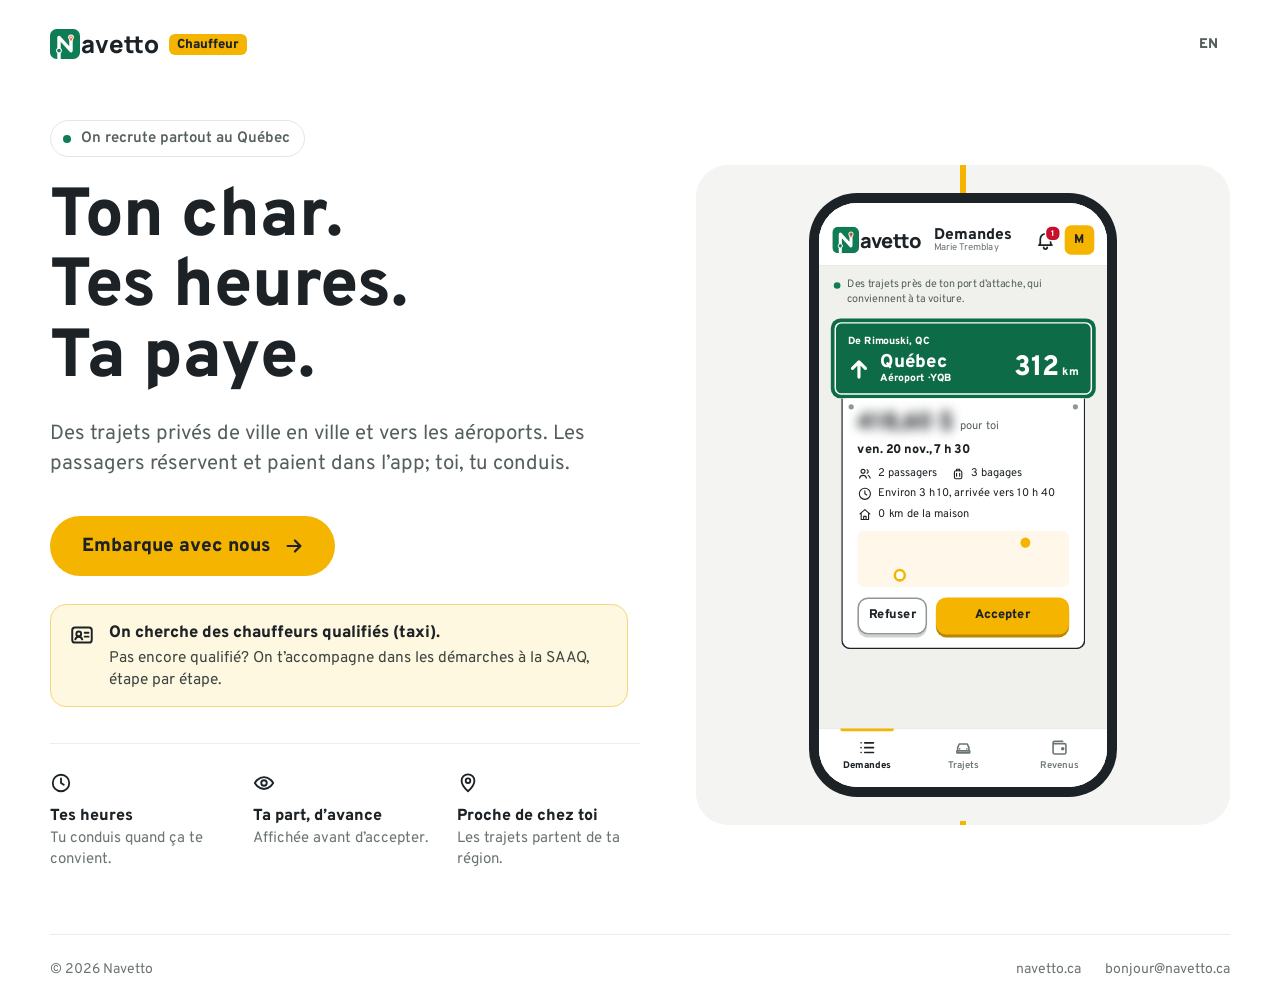
==== index.html @ 66c2811b "Publish 5d4d89c" ====
<!DOCTYPE html>
<html lang="fr">
<head>
<meta charset="utf-8">
<meta name="viewport" content="width=device-width, initial-scale=1">
<title>Chauffeur Navetto : ton char, tes heures, ta paye</title>
<meta name="description" content="Des longs trajets entre les villes du Québec et les aéroports, à tes heures. Embarque comme chauffeur Navetto.">
<link rel="canonical" href="https://drive.navetto.ca/">
<link rel="alternate" hreflang="fr-CA" href="https://drive.navetto.ca/">
<link rel="alternate" hreflang="en-CA" href="https://drive.navetto.ca/en/">
<meta property="og:title" content="Chauffeur Navetto : ton char, tes heures, ta paye">
<meta property="og:description" content="Des longs trajets entre les villes du Québec et les aéroports, à tes heures. Embarque comme chauffeur Navetto.">
<meta property="og:url" content="https://drive.navetto.ca/">
<meta property="og:image" content="https://drive.navetto.ca/share.png">
<meta name="theme-color" content="#ffffff">
<link rel="icon" type="image/png" sizes="32x32" href="/brand/navetto-favicon-32.png">
<link rel="apple-touch-icon" href="/brand/navetto-mark-192.png">
<link rel="preconnect" href="https://fonts.googleapis.com">
<link rel="preconnect" href="https://fonts.gstatic.com" crossorigin>
<link href="https://fonts.googleapis.com/css2?family=Overpass:wght@400;600;800&family=Manrope:wght@800&display=swap" rel="stylesheet">
<style>
*{box-sizing:border-box}
html{-webkit-text-size-adjust:100%}
body{margin:0;min-height:100vh;min-height:100dvh;display:flex;flex-direction:column;font:400 17px/1.5 Overpass,system-ui,sans-serif;color:#1c2226;background:#fff}
h1{font-weight:800;line-height:1;margin:0}
p,figure,ol,ul{margin:0;padding:0}
a{color:inherit}
:focus-visible{outline:3px solid #1c2226;outline-offset:3px}
.top,.hero,.foot{width:min(1180px,100% - 48px);margin:0 auto}
.top{display:flex;align-items:center;gap:10px;padding:22px 0}
.brand{display:inline-flex;align-items:center;gap:1px;font:800 24px/1 Manrope,sans-serif;text-decoration:none}
.mark{width:30px;height:30px}
.plate{font-weight:800;font-size:13px;line-height:1;padding:5px 8px 3px;border-radius:6px;background:#f4b400;color:#1c2226}
.lang{margin-left:auto;font-weight:800;font-size:14px;min-width:44px;min-height:44px;display:grid;place-items:center;text-decoration:none;border-radius:999px;color:#55605a}
.lang:hover{color:#1c2226;background:#f2f4f1}

.hero{flex:1;display:grid;grid-template-columns:1.05fr .95fr;gap:56px;align-items:center;padding:32px 0 64px}
.eyebrow{display:inline-flex;align-items:center;gap:10px;font-weight:600;font-size:15px;color:#55605a;padding:7px 14px 5px 12px;border:1.5px solid #e3e7e4;border-radius:999px}
.live{width:8px;height:8px;border-radius:50%;background:#0e7c55}
h1{font-size:clamp(42px,5.6vw,68px);line-height:1.04;margin-top:26px}
.sub{font-size:clamp(18px,1.6vw,21px);color:#55605a;max-width:30em;margin-top:24px}
.cta{display:inline-flex;align-items:center;gap:12px;margin-top:36px;min-height:60px;padding:0 30px 0 32px;border-radius:999px;background:#f4b400;color:#1c2226;font:800 19px/1 Overpass,sans-serif;text-decoration:none;transition:background .2s,gap .2s}
.cta:hover{background:#ffc21a;gap:16px}
.cta-ic{width:22px;height:22px;fill:none;stroke:currentColor;stroke-width:2.4;stroke-linecap:round;stroke-linejoin:round}
.qual{display:flex;gap:14px;align-items:flex-start;margin-top:28px;max-width:34em;padding:16px 18px 14px;border-radius:16px;background:#fff8e1;border:1.5px solid #f4d77a}
.qual p{font-size:15.5px;line-height:1.45;color:#3d4642}
.qual b{display:block;font-weight:800;font-size:16.5px;color:#1c2226;margin-bottom:2px}
.qual-ic{flex:none;width:26px;height:26px;margin-top:1px;fill:none;stroke:#1c2226;stroke-width:1.8;stroke-linecap:round;stroke-linejoin:round}
.points{list-style:none;display:grid;grid-template-columns:repeat(3,1fr);gap:20px;margin-top:36px;padding-top:28px;border-top:1.5px solid #eceeeb}
.points li{display:grid;gap:10px;align-content:start}
.points b{display:block;font-weight:800;font-size:16px}
.points span{display:block;font-size:15px;color:#6b756f;line-height:1.4}
.ic{width:22px;height:22px;fill:none;stroke:#1c2226;stroke-width:2;stroke-linecap:round;stroke-linejoin:round}

.foot{display:flex;flex-wrap:wrap;gap:8px 24px;padding:24px 0 28px;border-top:1.5px solid #eceeeb;font-size:14px;color:#6b756f}
.foot a{text-decoration:none}
.foot a:hover{color:#1c2226;text-decoration:underline;text-decoration-color:#f4b400;text-decoration-thickness:2px}
.foot span{margin-right:auto}

@media (max-width:960px){
  .hero{grid-template-columns:1fr;gap:44px;padding:16px 0 48px}
}
@media (max-width:560px){
  .top,.hero,.foot{width:min(1180px,100% - 40px)}
  h1{margin-top:22px}
  .cta{width:100%;justify-content:center}
  .points{grid-template-columns:1fr;gap:18px;margin-top:40px}
  .points li{grid-template-columns:22px 1fr;gap:14px}
  .visual{margin:0 -20px;border-radius:0}
  .foot span{width:100%}
}
/* Without motion: the request as it stands, before it's accepted; the road still. */
@media (prefers-reduced-motion:reduce){*,*::before,*::after{animation:none!important;transition:none!important}}

/* The visual: a soft panel, the road's centre line running down it, the phone on top. */
.visual{position:relative;display:grid;place-items:center;min-height:660px;border-radius:32px;background:#f4f5f2;overflow:hidden}
.lane{position:absolute;top:0;bottom:0;left:50%;width:6px;margin-left:-3px;background:repeating-linear-gradient(180deg,#f4b400 0 46px,transparent 46px 82px);animation:drive 2.4s linear infinite}
@keyframes drive{to{background-position:0 82px}}

/* The phone: the app drawn at 390 px wide, scaled into the frame by --k. */
.phone{position:relative;margin:0;padding:10px;border-radius:48px;background:#1c2226;--k:.74;--loop:10s;--ease:cubic-bezier(.2,.75,.2,1)}
.glass{width:calc(390px * var(--k));height:calc(790px * var(--k));border-radius:38px;overflow:hidden;background:#fff}
.app{width:390px;height:790px;transform:scale(var(--k));transform-origin:0 0;display:flex;flex-direction:column;background:#f0f0ec;font-size:17px;line-height:1.35}
.app svg{fill:none;stroke:currentColor;stroke-width:2;stroke-linecap:round;stroke-linejoin:round}
.a-head{display:flex;align-items:center;gap:12px;padding:30px 18px 14px;background:#fff;border-bottom:1.5px solid #e3e5e0}
.a-brand{display:inline-flex;align-items:center;gap:1px;font:800 27px/1 Manrope,sans-serif}
.a-brand .mark{width:36px;height:36px}
.a-title{display:grid;line-height:1.1;margin-left:4px}
.a-title b{font-weight:800;font-size:21px}
.a-title small{font-size:13px;color:#6b756f}
.a-bell{position:relative;margin-left:auto;width:28px;height:28px}
.a-bell svg{width:28px;height:28px}
.a-bell i{position:absolute;top:-6px;right:-7px;min-width:18px;height:18px;border-radius:9px;background:#c8102e;color:#fff;font:800 11px/19px Overpass,sans-serif;font-style:normal;text-align:center;border:2px solid #fff;box-sizing:content-box;animation:badge var(--loop) var(--ease) infinite}
.a-avatar{display:grid;place-items:center;width:40px;height:40px;border-radius:9px;background:#f4b400;font-weight:800;font-size:17px}
.a-body{position:relative;flex:1;padding:16px 16px 0;overflow:hidden}
.a-hint{position:relative;padding-left:22px;font-size:14.5px;color:#55605a}
.a-hint::before{content:'';position:absolute;left:4px;top:6px;width:9px;height:9px;border-radius:50%;background:#0e7c55}
/* The guide sign: green, white border inset, the destination and the distance. */
.a-sign{margin-top:16px;padding:5px;border-radius:13px;background:#0e6b47;color:#fff;animation:sign var(--loop) var(--ease) infinite}
.a-sign-in{border:2.5px solid #fff;border-radius:9px;padding:12px 16px}
.a-sign-in>small{font-weight:800;font-size:14px}
.a-sign-row{display:flex;align-items:center;gap:14px;margin-top:4px}
.a-sign-row svg{width:30px;height:30px;stroke-width:3.4;flex:none}
.a-sign-row b{display:grid;font-weight:800;font-size:25px;line-height:1.1}
.a-sign-row b small{font-size:14px}
.a-sign-row strong{margin-left:auto;font-weight:800;font-size:38px;line-height:1}
.a-sign-row strong small{font-size:15px}
/* The card hangs under the sign, bolted. */
.a-card{position:relative;margin:0 14px;padding:16px 20px 18px;background:#fff;border:2.5px solid #1c2226;border-top:0;border-radius:0 0 12px 12px;transform-origin:top;animation:card var(--loop) var(--ease) infinite}
.bolt{position:absolute;top:8px;width:7px;height:7px;border-radius:50%;background:#8e9893}
.bolt.l{left:8px}.bolt.r{right:8px}
.a-pay{display:flex;align-items:baseline;gap:10px}
.a-pay b{font-weight:800;font-size:32px;line-height:1.1}
.a-pay span{font-size:15px;color:#55605a}
.blur{filter:blur(7px)}
.a-when{font-weight:800;font-size:17px;margin-top:8px}
.a-facts{list-style:none;display:grid;gap:7px;margin-top:10px;font-size:15px}
.a-facts li{display:flex;align-items:center;gap:8px}
.a-facts svg{width:20px;height:20px;flex:none;stroke-width:1.8}
.a-facts span+svg{margin-left:10px}
.a-facts li:nth-child(1){animation:f1 var(--loop) var(--ease) infinite}
.a-facts li:nth-child(2){animation:f2 var(--loop) var(--ease) infinite}
.a-facts li:nth-child(3){animation:f3 var(--loop) var(--ease) infinite}
.a-map{height:76px;margin-top:12px;border-radius:8px;background:#fff8ea}
.a-map svg{width:100%;height:100%}
.app .a-line{stroke:#f4b400;stroke-width:4;stroke-dasharray:220;stroke-dashoffset:220;animation:draw var(--loop) var(--ease) infinite}
.app .a-from{fill:#fff;stroke:#f4b400;stroke-width:3.5}
.app .a-to{fill:#f4b400;stroke:none;transform-box:fill-box;transform-origin:center;animation:land var(--loop) var(--ease) infinite}
.a-acts{display:grid;grid-template-columns:1fr 1.9fr;gap:12px;margin-top:14px}
.a-acts span{display:grid;place-items:center;min-height:50px;border-radius:14px;font-weight:800;font-size:17px}
.a-no{border:2.5px solid #8e9893;box-shadow:0 4px 0 #cfd3cf}
.a-yes{background:#f4b400;box-shadow:0 4px 0 #b88700;animation:tap var(--loop) ease infinite}
/* Accepted: a toast rises over the tab bar, Trips gets a dot. */
.a-toast{position:absolute;left:16px;right:16px;bottom:14px;display:flex;align-items:center;gap:10px;padding:13px 16px 11px;border-radius:12px;background:#1c2226;color:#fff;font-weight:800;font-size:15px;opacity:0;animation:toast var(--loop) var(--ease) infinite}
.a-toast svg{width:24px;height:24px;padding:3px;border-radius:50%;background:#0e7c55;stroke-width:3;flex:none}
.a-tabs{display:grid;grid-template-columns:repeat(3,1fr);background:#fff;border-top:1.5px solid #e3e5e0;padding:0 0 20px}
.a-tabs span{position:relative;display:grid;justify-items:center;gap:3px;padding-top:12px;font-weight:600;font-size:13px;color:#6b756f}
.a-tabs svg{width:26px;height:26px}
.a-tabs .on{color:#1c2226;font-weight:800}
.a-tabs .on::before{content:'';position:absolute;top:-1.5px;left:22%;right:22%;height:4px;border-radius:0 0 3px 3px;background:#f4b400}
.a-trips i{position:absolute;top:9px;left:58%;width:9px;height:9px;border-radius:50%;background:#c8102e;transform:scale(0);animation:dot var(--loop) var(--ease) infinite}

/* The scene, one 10 s loop: the sign arrives (0–7%), the card unfolds under it (5–14%), the facts appear (13–21%),
   the route draws (22–34%), Accept is tapped (55%), the toast rises and Trips gets a dot (58–88%), then it all
   leaves for the next request (90–100%). */
@keyframes sign{0%{opacity:0;transform:translateY(-24px)}7%,90%{opacity:1;transform:none}97%,100%{opacity:0;transform:translateY(-12px)}}
@keyframes card{0%,5%{opacity:0;transform:translateY(-30px) scaleY(.6)}14%,90%{opacity:1;transform:none}97%,100%{opacity:0;transform:translateY(-12px)}}
@keyframes f1{0%,13%{opacity:0;transform:translateY(6px)}17%,100%{opacity:1;transform:none}}
@keyframes f2{0%,15%{opacity:0;transform:translateY(6px)}19%,100%{opacity:1;transform:none}}
@keyframes f3{0%,17%{opacity:0;transform:translateY(6px)}21%,100%{opacity:1;transform:none}}
@keyframes draw{0%,22%{stroke-dashoffset:220}34%,100%{stroke-dashoffset:0}}
@keyframes land{0%,32%{transform:scale(0)}37%,100%{transform:none}}
@keyframes tap{0%,53%{transform:none;box-shadow:0 4px 0 #b88700}55%{transform:translateY(4px);box-shadow:0 0 0 #b88700}58%,100%{transform:none;box-shadow:0 4px 0 #b88700}}
@keyframes toast{0%,57%{opacity:0;transform:translateY(24px)}63%,86%{opacity:1;transform:none}91%,100%{opacity:0;transform:translateY(24px)}}
@keyframes dot{0%,60%{transform:scale(0)}65%,92%{transform:none}96%,100%{transform:scale(0)}}
@keyframes badge{0%{transform:scale(0)}6%{transform:scale(1.25)}10%,100%{transform:none}}
@media (max-width:560px){.phone{--k:.7}}
/* Without motion: the request as it stands, its route drawn. */
@media (prefers-reduced-motion:reduce){.a-toast{display:none}.app .a-line{stroke-dashoffset:0}}
</style>
</head>
<body>
<header class="top">
  <a class="brand" href="/" aria-label="Navetto"><svg class="mark" viewBox="0 0 100 100" aria-hidden="true" focusable="false">
    <defs><clipPath id="m"><rect width="100" height="100" rx="22"/></clipPath></defs>
    <g clip-path="url(#m)"><rect width="100" height="100" fill="#0e7c55"/>
    <path d="M30 100 V28 L70 72 V27.75" fill="none" stroke="#fff" stroke-width="11.5" stroke-linejoin="round" stroke-linecap="round"/>
    <circle cx="30" cy="72" r="8" fill="#0e7c55" stroke="#fff" stroke-width="3.5"/>
    <path d="M70 43.75 C64.4 36.55 62 32.15 62 27.75 A8 8 0 0 1 78 27.75 C78 32.15 75.6 36.55 70 43.75 Z" fill="#ff6b4a" stroke="#fff" stroke-width="3.5" stroke-linejoin="round"/>
    <circle cx="70" cy="27.75" r="3.04" fill="#fff"/></g></svg><span aria-hidden="true">avetto</span></a>
  <span class="plate">Chauffeur</span>
  <a class="lang" href="/en/" hreflang="en" lang="en" aria-label="English">EN</a>
</header>
<main class="hero">
  <div class="pitch">
    <p class="eyebrow"><span class="live"></span>On recrute partout au Québec</p>
    <h1>Ton char.<br>Tes heures.<br>Ta paye.</h1>
    <p class="sub">Des trajets privés de ville en ville et vers les aéroports. Les passagers réservent et paient dans l’app; toi, tu conduis.</p>
    <a class="cta" href="https://forms.gle/w7S7xDTgm4HiBfQj6">Embarque avec nous<svg class="cta-ic" viewBox="0 0 24 24" aria-hidden="true"><path d="M5 12h14M13 6l6 6-6 6"/></svg></a>
    <div class="qual"><svg class="qual-ic" viewBox="0 0 24 24" aria-hidden="true"><rect x="3" y="5" width="18" height="14" rx="2.5"/><circle cx="9" cy="11" r="2.2"/><path d="M5.8 16c.6-1.5 1.8-2.3 3.2-2.3s2.6.8 3.2 2.3M14.5 10h3.5M14.5 13.5h3.5"/></svg><p><b>On cherche des chauffeurs qualifiés (taxi).</b>
      Pas encore qualifié? On t’accompagne dans les démarches à la SAAQ, étape par étape.</p></div>
    <ul class="points">
      <li><svg class="ic" viewBox="0 0 24 24" aria-hidden="true"><circle cx="12" cy="12" r="9"/><path d="M12 7v5l3 2"/></svg><div><b>Tes heures</b><span>Tu conduis quand ça te convient.</span></div></li>
      <li><svg class="ic" viewBox="0 0 24 24" aria-hidden="true"><path d="M2 12s3.5-6.5 10-6.5S22 12 22 12s-3.5 6.5-10 6.5S2 12 2 12z"/><circle cx="12" cy="12" r="3"/></svg><div><b>Ta part, d’avance</b><span>Affichée avant d’accepter.</span></div></li>
      <li><svg class="ic" viewBox="0 0 24 24" aria-hidden="true"><path d="M12 21s-7-6.2-7-11.5a7 7 0 0 1 14 0C19 14.8 12 21 12 21z"/><circle cx="12" cy="9.5" r="2.5"/></svg><div><b>Proche de chez toi</b><span>Les trajets partent de ta région.</span></div></li>
    </ul>
  </div>
  <div class="visual">
    <div class="lane" aria-hidden="true"></div>
    <figure class="phone" aria-hidden="true">
    <div class="glass"><div class="app">
      <header class="a-head">
        <span class="a-brand"><svg class="mark" viewBox="0 0 100 100" aria-hidden="true" focusable="false">
    <defs><clipPath id="pm"><rect width="100" height="100" rx="22"/></clipPath></defs>
    <g clip-path="url(#pm)"><rect width="100" height="100" fill="#0e7c55"/>
    <path d="M30 100 V28 L70 72 V27.75" fill="none" stroke="#fff" stroke-width="11.5" stroke-linejoin="round" stroke-linecap="round"/>
    <circle cx="30" cy="72" r="8" fill="#0e7c55" stroke="#fff" stroke-width="3.5"/>
    <path d="M70 43.75 C64.4 36.55 62 32.15 62 27.75 A8 8 0 0 1 78 27.75 C78 32.15 75.6 36.55 70 43.75 Z" fill="#ff6b4a" stroke="#fff" stroke-width="3.5" stroke-linejoin="round"/>
    <circle cx="70" cy="27.75" r="3.04" fill="#fff"/></g></svg><span>avetto</span></span>
        <span class="a-title"><b>Demandes</b><small>Marie Tremblay</small></span>
        <span class="a-bell"><svg viewBox="0 0 24 24"><path d="M6 16V11a6 6 0 0 1 12 0v5l1.5 2h-15L6 16zM10 20.5a2 2 0 0 0 4 0"/></svg><i>1</i></span>
        <span class="a-avatar">M</span>
      </header>
      <div class="a-body">
        <p class="a-hint">Des trajets près de ton port d’attache, qui conviennent à ta voiture.</p>
        <div class="a-sign"><div class="a-sign-in">
          <small>De Rimouski, QC</small>
          <div class="a-sign-row"><svg viewBox="0 0 24 24"><path d="M12 21V5M5 11.5 12 4.5l7 7"/></svg><b>Québec<small>Aéroport · YQB</small></b><strong>312<small> km</small></strong></div>
        </div></div>
        <div class="a-card">
          <i class="bolt l"></i><i class="bolt r"></i>
          <div class="a-pay"><b class="blur">418,60 $</b><span>pour toi</span></div>
          <p class="a-when">ven. 20 nov., 7 h 30</p>
          <ul class="a-facts">
            <li><svg viewBox="0 0 24 24"><circle cx="9" cy="8" r="3.2"/><path d="M3.5 19c.6-3 2.8-4.6 5.5-4.6s4.9 1.6 5.5 4.6M15.5 5.2a3.2 3.2 0 0 1 0 5.8M17.5 14.6c1.6.6 2.7 2 3 4.4"/></svg><span>2 passagers</span><svg viewBox="0 0 24 24"><rect x="6" y="7" width="12" height="13" rx="2.5"/><path d="M9.5 7V4.5h5V7M9.5 11v5M14.5 11v5"/></svg><span>3 bagages</span></li>
            <li><svg viewBox="0 0 24 24"><circle cx="12" cy="12" r="9"/><path d="M12 7v5l3 2"/></svg><span>Environ 3 h 10, arrivée vers 10 h 40</span></li>
            <li><svg viewBox="0 0 24 24"><path d="M4 11 12 4l8 7M6 9.5V20h12V9.5M10 20v-5h4v5"/></svg><span>0 km de la maison</span></li>
          </ul>
          <div class="a-map"><svg viewBox="0 0 300 76" preserveAspectRatio="none"><path class="a-line" d="M60 60 C 120 58, 170 34, 238 16"/><circle class="a-from" cx="60" cy="60" r="7"/><circle class="a-to" cx="238" cy="16" r="7"/></svg></div>
          <div class="a-acts"><span class="a-no">Refuser</span><span class="a-yes">Accepter</span></div>
        </div>
        <div class="a-toast"><svg viewBox="0 0 24 24"><path d="m5 12.5 4.5 4.5L19 7.5"/></svg>Trajet accepté. Il est dans Trajets.</div>
      </div>
      <nav class="a-tabs">
        <span class="on"><svg viewBox="0 0 24 24"><path d="M9 6h11M9 12h11M9 18h11M4.5 6h.01M4.5 12h.01M4.5 18h.01"/></svg>Demandes</span>
        <span class="a-trips"><svg viewBox="0 0 24 24"><path d="M5 16v-4l2-4.5h10L19 12v4M4 16h16v2.5H4zM7.5 13.5h.01M16.5 13.5h.01"/></svg>Trajets<i></i></span>
        <span><svg viewBox="0 0 24 24"><path d="M4 7h14a2 2 0 0 1 2 2v9a2 2 0 0 1-2 2H6a2 2 0 0 1-2-2V7zm0 0V6a2 2 0 0 1 2-2h10"/><circle cx="16" cy="13.5" r="1.2"/></svg>Revenus</span>
      </nav>
    </div></div>
  </figure>
  </div>
</main>
<footer class="foot">
  <span>© 2026 Navetto</span>
  <a href="https://navetto.ca">navetto.ca</a>
  <a href="mailto:bonjour@navetto.ca">bonjour@navetto.ca</a>
</footer>
</body>
</html>
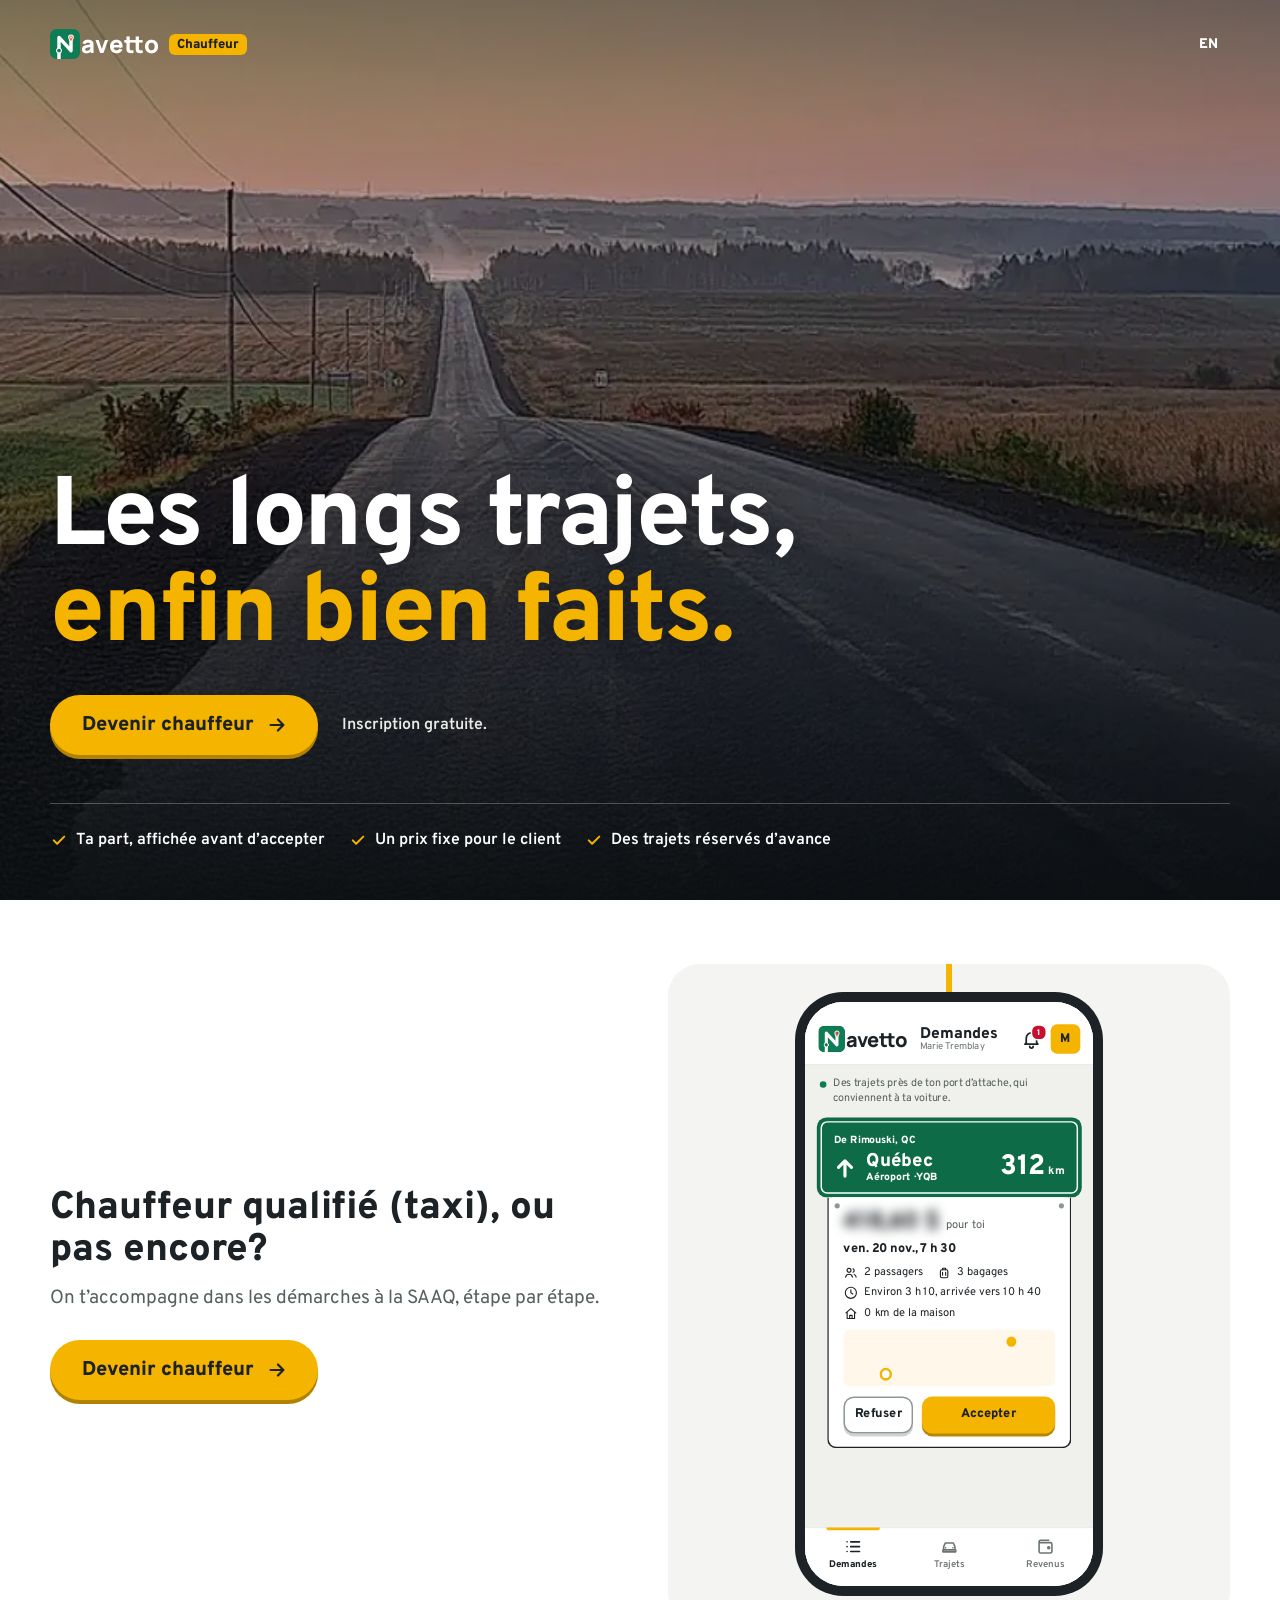
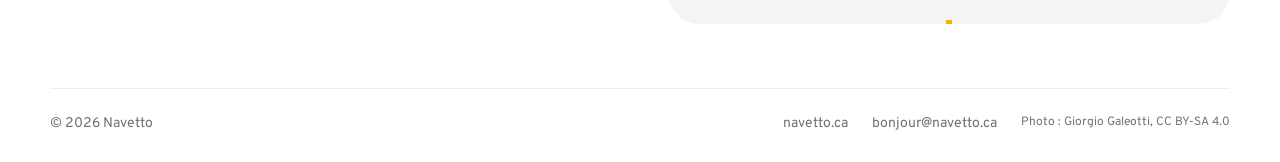
==== commit 04707e06: "Publish 664a1be" ====
--- a/index.html
+++ b/index.html
@@ -12,7 +12,8 @@
 <meta property="og:description" content="Des longs trajets entre les villes du Québec et les aéroports, à tes heures. Embarque comme chauffeur Navetto.">
 <meta property="og:url" content="https://drive.navetto.ca/">
 <meta property="og:image" content="https://drive.navetto.ca/share.png">
-<meta name="theme-color" content="#ffffff">
+<meta name="theme-color" content="#1c2226">
+<link rel="preload" as="image" href="/scenes/dawn-route-de-la-station-sunrise.webp">
 <link rel="icon" type="image/png" sizes="32x32" href="/brand/navetto-favicon-32.png">
 <link rel="apple-touch-icon" href="/brand/navetto-mark-192.png">
 <link rel="preconnect" href="https://fonts.googleapis.com">
@@ -22,50 +23,58 @@
 *{box-sizing:border-box}
 html{-webkit-text-size-adjust:100%}
 body{margin:0;min-height:100vh;min-height:100dvh;display:flex;flex-direction:column;font:400 17px/1.5 Overpass,system-ui,sans-serif;color:#1c2226;background:#fff}
-h1{font-weight:800;line-height:1;margin:0}
+h1,h2{font-weight:800;margin:0}
 p,figure,ol,ul{margin:0;padding:0}
 a{color:inherit}
 :focus-visible{outline:3px solid #1c2226;outline-offset:3px}
-.top,.hero,.foot{width:min(1180px,100% - 48px);margin:0 auto}
-.top{display:flex;align-items:center;gap:10px;padding:22px 0}
+main{flex:1}
+.top,.hero,.below,.foot{width:min(1180px,100% - 48px);margin:0 auto}
+
+/* The header lies over the photo, in white. */
+.top{position:absolute;left:0;right:0;z-index:1;display:flex;align-items:center;gap:10px;padding:22px 0;color:#fff}
 .brand{display:inline-flex;align-items:center;gap:1px;font:800 24px/1 Manrope,sans-serif;text-decoration:none}
 .mark{width:30px;height:30px}
 .plate{font-weight:800;font-size:13px;line-height:1;padding:5px 8px 3px;border-radius:6px;background:#f4b400;color:#1c2226}
-.lang{margin-left:auto;font-weight:800;font-size:14px;min-width:44px;min-height:44px;display:grid;place-items:center;text-decoration:none;border-radius:999px;color:#55605a}
-.lang:hover{color:#1c2226;background:#f2f4f1}
-
-.hero{flex:1;display:grid;grid-template-columns:1.05fr .95fr;gap:56px;align-items:center;padding:32px 0 64px}
-.eyebrow{display:inline-flex;align-items:center;gap:10px;font-weight:600;font-size:15px;color:#55605a;padding:7px 14px 5px 12px;border:1.5px solid #e3e7e4;border-radius:999px}
-.live{width:8px;height:8px;border-radius:50%;background:#0e7c55}
-h1{font-size:clamp(42px,5.6vw,68px);line-height:1.04;margin-top:26px}
-.sub{font-size:clamp(18px,1.6vw,21px);color:#55605a;max-width:30em;margin-top:24px}
-.cta{display:inline-flex;align-items:center;gap:12px;margin-top:36px;min-height:60px;padding:0 30px 0 32px;border-radius:999px;background:#f4b400;color:#1c2226;font:800 19px/1 Overpass,sans-serif;text-decoration:none;transition:background .2s,gap .2s}
-.cta:hover{background:#ffc21a;gap:16px}
+.lang{margin-left:auto;font-weight:800;font-size:14px;min-width:44px;min-height:44px;display:grid;place-items:center;text-decoration:none;border-radius:999px}
+.lang:hover{background:rgb(255 255 255/.16)}
+.top :focus-visible,.scene :focus-visible{outline-color:#fff}
+
+/* The first screen: a Québec road at dawn, edge to edge; darker at the top for the header, at the bottom for the
+   words, which sit low over the road. */
+.scene{display:flex;min-height:min(100svh,920px);color:#fff;background:linear-gradient(180deg,rgb(10 14 16/.55) 0%,rgb(10 14 16/.15) 35%,rgb(10 14 16/.4) 60%,rgb(10 14 16/.92) 100%),#817673 url(/scenes/dawn-route-de-la-station-sunrise.webp) center 60%/cover}
+.hero{display:flex;flex-direction:column;justify-content:flex-end;padding:120px 0 48px}
+h1{font-size:clamp(46px,7.6vw,104px);line-height:.98;letter-spacing:-.02em;text-shadow:0 2px 30px rgb(0 0 0/.35)}
+h1 span{display:block}
+h1 span:last-child{color:#f4b400}
+.go{display:flex;flex-wrap:wrap;align-items:center;gap:16px 24px;margin-top:32px}
+.cta{display:inline-flex;align-items:center;gap:12px;min-height:60px;padding:0 30px 0 32px;border-radius:999px;background:#f4b400;box-shadow:0 4px 0 #b08200;color:#1c2226;font:800 20px/1 Overpass,sans-serif;text-decoration:none;transition:transform .15s,box-shadow .15s,gap .2s}
+.cta:hover{transform:translateY(-2px);box-shadow:0 6px 0 #b08200;gap:16px}
+.cta:active{transform:translateY(2px);box-shadow:0 2px 0 #b08200}
 .cta-ic{width:22px;height:22px;fill:none;stroke:currentColor;stroke-width:2.4;stroke-linecap:round;stroke-linejoin:round}
-.qual{display:flex;gap:14px;align-items:flex-start;margin-top:28px;max-width:34em;padding:16px 18px 14px;border-radius:16px;background:#fff8e1;border:1.5px solid #f4d77a}
-.qual p{font-size:15.5px;line-height:1.45;color:#3d4642}
-.qual b{display:block;font-weight:800;font-size:16.5px;color:#1c2226;margin-bottom:2px}
-.qual-ic{flex:none;width:26px;height:26px;margin-top:1px;fill:none;stroke:#1c2226;stroke-width:1.8;stroke-linecap:round;stroke-linejoin:round}
-.points{list-style:none;display:grid;grid-template-columns:repeat(3,1fr);gap:20px;margin-top:36px;padding-top:28px;border-top:1.5px solid #eceeeb}
-.points li{display:grid;gap:10px;align-content:start}
-.points b{display:block;font-weight:800;font-size:16px}
-.points span{display:block;font-size:15px;color:#6b756f;line-height:1.4}
-.ic{width:22px;height:22px;fill:none;stroke:#1c2226;stroke-width:2;stroke-linecap:round;stroke-linejoin:round}
+.note{font-weight:600;font-size:16px;color:#e8ebe6}
+.trust{list-style:none;display:flex;flex-wrap:wrap;gap:12px 24px;margin-top:48px;padding-top:24px;border-top:1px solid rgb(255 255 255/.25)}
+.trust li{display:flex;align-items:center;gap:8px;font-weight:600;font-size:16px}
+.ck{flex:none;width:18px;height:18px;fill:none;stroke:#f4b400;stroke-width:2.6;stroke-linecap:round;stroke-linejoin:round}
+
+/* Under it: the qualification line and the button again, beside the driver app's Requests screen in a phone. */
+.below{display:grid;grid-template-columns:1fr 1fr;gap:56px;align-items:center;padding:64px 0}
+.more h2{font-size:clamp(28px,3vw,40px);line-height:1.1}
+.more p{margin-top:12px;font-size:19px;color:#55605a}
+.more .cta{margin-top:28px}
 
 .foot{display:flex;flex-wrap:wrap;gap:8px 24px;padding:24px 0 28px;border-top:1.5px solid #eceeeb;font-size:14px;color:#6b756f}
 .foot a{text-decoration:none}
 .foot a:hover{color:#1c2226;text-decoration:underline;text-decoration-color:#f4b400;text-decoration-thickness:2px}
 .foot span{margin-right:auto}
+.foot small{font-size:12px}
 
 @media (max-width:960px){
-  .hero{grid-template-columns:1fr;gap:44px;padding:16px 0 48px}
+  .below{grid-template-columns:1fr;gap:44px;padding:48px 0}
 }
 @media (max-width:560px){
-  .top,.hero,.foot{width:min(1180px,100% - 40px)}
-  h1{margin-top:22px}
+  .top,.hero,.below,.foot{width:min(1180px,100% - 40px)}
   .cta{width:100%;justify-content:center}
-  .points{grid-template-columns:1fr;gap:18px;margin-top:40px}
-  .points li{grid-template-columns:22px 1fr;gap:14px}
+  .trust{flex-direction:column}
   .visual{margin:0 -20px;border-radius:0}
   .foot span{width:100%}
 }
@@ -171,23 +180,30 @@
   <span class="plate">Chauffeur</span>
   <a class="lang" href="/en/" hreflang="en" lang="en" aria-label="English">EN</a>
 </header>
-<main class="hero">
-  <div class="pitch">
-    <p class="eyebrow"><span class="live"></span>On recrute partout au Québec</p>
-    <h1>Ton char.<br>Tes heures.<br>Ta paye.</h1>
-    <p class="sub">Des trajets privés de ville en ville et vers les aéroports. Les passagers réservent et paient dans l’app; toi, tu conduis.</p>
-    <a class="cta" href="https://forms.gle/w7S7xDTgm4HiBfQj6">Embarque avec nous<svg class="cta-ic" viewBox="0 0 24 24" aria-hidden="true"><path d="M5 12h14M13 6l6 6-6 6"/></svg></a>
-    <div class="qual"><svg class="qual-ic" viewBox="0 0 24 24" aria-hidden="true"><rect x="3" y="5" width="18" height="14" rx="2.5"/><circle cx="9" cy="11" r="2.2"/><path d="M5.8 16c.6-1.5 1.8-2.3 3.2-2.3s2.6.8 3.2 2.3M14.5 10h3.5M14.5 13.5h3.5"/></svg><p><b>On cherche des chauffeurs qualifiés (taxi).</b>
-      Pas encore qualifié? On t’accompagne dans les démarches à la SAAQ, étape par étape.</p></div>
-    <ul class="points">
-      <li><svg class="ic" viewBox="0 0 24 24" aria-hidden="true"><circle cx="12" cy="12" r="9"/><path d="M12 7v5l3 2"/></svg><div><b>Tes heures</b><span>Tu conduis quand ça te convient.</span></div></li>
-      <li><svg class="ic" viewBox="0 0 24 24" aria-hidden="true"><path d="M2 12s3.5-6.5 10-6.5S22 12 22 12s-3.5 6.5-10 6.5S2 12 2 12z"/><circle cx="12" cy="12" r="3"/></svg><div><b>Ta part, d’avance</b><span>Affichée avant d’accepter.</span></div></li>
-      <li><svg class="ic" viewBox="0 0 24 24" aria-hidden="true"><path d="M12 21s-7-6.2-7-11.5a7 7 0 0 1 14 0C19 14.8 12 21 12 21z"/><circle cx="12" cy="9.5" r="2.5"/></svg><div><b>Proche de chez toi</b><span>Les trajets partent de ta région.</span></div></li>
-    </ul>
-  </div>
-  <div class="visual">
-    <div class="lane" aria-hidden="true"></div>
-    <figure class="phone" aria-hidden="true">
+<main>
+  <section class="scene">
+    <div class="hero">
+      <h1><span>Les longs trajets, </span><span>enfin bien faits.</span></h1>
+      <div class="go">
+        <a class="cta" href="https://forms.gle/w7S7xDTgm4HiBfQj6">Devenir chauffeur<svg class="cta-ic" viewBox="0 0 24 24" aria-hidden="true"><path d="M5 12h14M13 6l6 6-6 6"/></svg></a>
+        <p class="note">Inscription gratuite.</p>
+      </div>
+      <ul class="trust">
+        <li><svg class="ck" viewBox="0 0 24 24" aria-hidden="true"><path d="M5 12.5l4.5 4.5L19 7.5"/></svg>Ta part, affichée avant d’accepter</li>
+        <li><svg class="ck" viewBox="0 0 24 24" aria-hidden="true"><path d="M5 12.5l4.5 4.5L19 7.5"/></svg>Un prix fixe pour le client</li>
+        <li><svg class="ck" viewBox="0 0 24 24" aria-hidden="true"><path d="M5 12.5l4.5 4.5L19 7.5"/></svg>Des trajets réservés d’avance</li>
+      </ul>
+    </div>
+  </section>
+  <section class="below">
+    <div class="more">
+      <h2>Chauffeur qualifié (taxi), ou pas encore?</h2>
+      <p>On t’accompagne dans les démarches à la SAAQ, étape par étape.</p>
+      <a class="cta" href="https://forms.gle/w7S7xDTgm4HiBfQj6">Devenir chauffeur<svg class="cta-ic" viewBox="0 0 24 24" aria-hidden="true"><path d="M5 12h14M13 6l6 6-6 6"/></svg></a>
+    </div>
+    <div class="visual">
+      <div class="lane" aria-hidden="true"></div>
+      <figure class="phone" aria-hidden="true">
     <div class="glass"><div class="app">
       <header class="a-head">
         <span class="a-brand"><svg class="mark" viewBox="0 0 100 100" aria-hidden="true" focusable="false">
@@ -228,12 +244,14 @@
       </nav>
     </div></div>
   </figure>
-  </div>
+    </div>
+  </section>
 </main>
 <footer class="foot">
   <span>© 2026 Navetto</span>
   <a href="https://navetto.ca">navetto.ca</a>
   <a href="mailto:bonjour@navetto.ca">bonjour@navetto.ca</a>
+  <small>Photo : Giorgio Galeotti, CC BY-SA 4.0</small>
 </footer>
 </body>
 </html>
